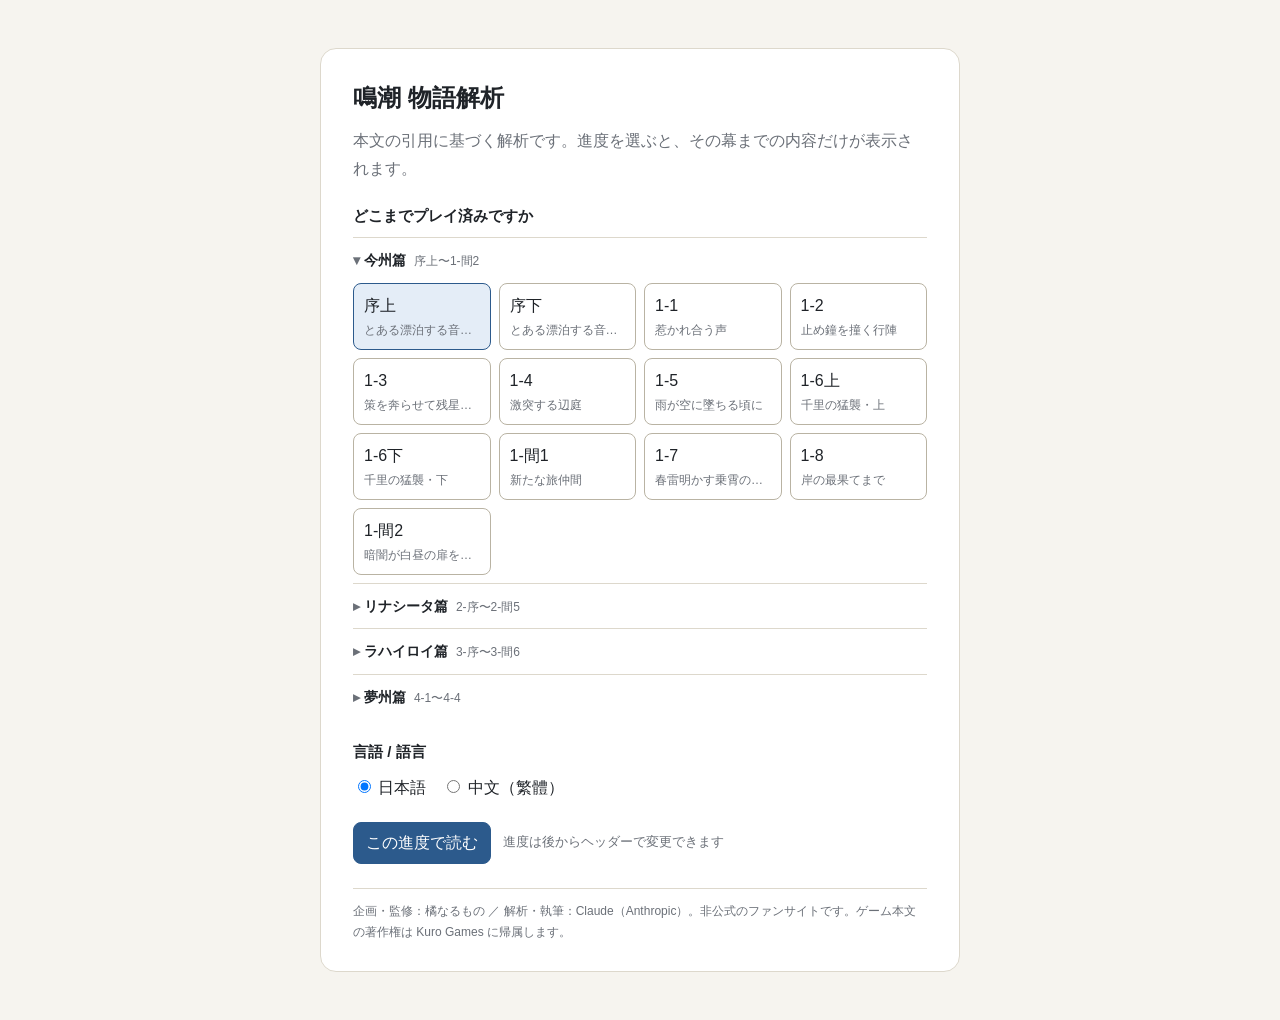
==== index.html @ 22db1a16 "Initial site: 今州篇・リナシータ篇・ラハイロイ篇・夢州篇 (ja / zh-Hant) Co-Authored-By: Claude Opus 5.5 <noreply@anthropi" ====
<!doctype html>
<html lang="ja">
<head>
<meta charset="utf-8">
<meta name="viewport" content="width=device-width, initial-scale=1">
<title>鳴潮 物語解析</title>
<link rel="stylesheet" href="style.css">
</head>
<body>
<div id="app"></div>
<script src="app.js"></script>
</body>
</html>
---- style.css ----
:root {
  --bg: #f6f4ef; --panel: #ffffff; --ink: #1f2328; --muted: #6b7078; --line: #ddd8cc; --line2: #b9b3a3;
  --acc: #2c5a8c; --acc-bg: #e4edf7; --lock: #a8a398;
  --c-fix: #1e6b3a; --c-fix-bg: #e3f1e7; --c-strong: #2c5a8c; --c-strong-bg: #e4edf7; --c-guess: #8a5a0b; --c-guess-bg: #f8edd4; --c-open: #6b7078; --c-open-bg: #ecebe6;
  --open: #2c5a8c; --adv: #8a5a0b; --res: #1e6b3a;
  font-family: "Hiragino Sans", "Yu Gothic UI", "Meiryo", "Noto Sans JP", sans-serif;
}
@media (prefers-color-scheme: dark) {
  :root { --bg: #16181c; --panel: #1f2227; --ink: #e8e6e0; --muted: #a3a79f; --line: #33373e; --line2: #4c525b; --acc: #8fb6e6; --acc-bg: #243445; --lock: #5a5e66;
    --c-fix: #9bd6ad; --c-fix-bg: #1f3a2a; --c-strong: #8fb6e6; --c-strong-bg: #243445; --c-guess: #e8c27a; --c-guess-bg: #3e3119; --c-open: #a3a79f; --c-open-bg: #2b2e34;
    --open: #8fb6e6; --adv: #e8c27a; --res: #9bd6ad; }
}
* { box-sizing: border-box; }
html, body { margin: 0; background: var(--bg); color: var(--ink); line-height: 1.75; font-size: 16px; }
a { color: var(--acc); }
button { font: inherit; color: inherit; background: var(--panel); border: 1px solid var(--line2); border-radius: 8px; padding: 6px 12px; cursor: pointer; }
button:hover { border-color: var(--acc); }
button.primary { background: var(--acc); color: #fff; border-color: var(--acc); }
rt { font-size: 0.55em; color: var(--muted); }
.wrap { max-width: 1280px; margin: 0 auto; padding: 0 16px; }

/* start screen */
.start { max-width: 640px; margin: 48px auto; background: var(--panel); border: 1px solid var(--line); border-radius: 16px; padding: 28px 32px; }
.start h1 { font-size: 24px; font-weight: 600; margin: 0 0 8px; }
.start p { color: var(--muted); margin: 0 0 20px; }
.start h2 { font-size: 15px; font-weight: 600; margin: 20px 0 8px; }
.actgrid { display: grid; grid-template-columns: repeat(auto-fill, minmax(120px, 1fr)); gap: 8px; }
.actgrid button { text-align: left; padding: 8px 10px; }
.actgrid button small { display: block; color: var(--muted); font-size: 12px; }
.actgrid button.sel { border-color: var(--acc); background: var(--acc-bg); }
.langs label { margin-right: 16px; }
.start .go { margin-top: 20px; display: flex; gap: 12px; align-items: center; }
.start .hint { font-size: 13px; color: var(--muted); }

/* header + progress bar */
header { position: sticky; top: 0; z-index: 5; background: var(--bg); border-bottom: 1px solid var(--line); }
header .wrap { display: flex; align-items: center; gap: 12px; padding-top: 8px; padding-bottom: 8px; }
header .brand { font-weight: 600; white-space: nowrap; }
header .brand small { color: var(--muted); font-weight: 400; margin-left: 6px; }
.bar { flex: 1; display: flex; gap: 4px; overflow-x: auto; scrollbar-width: thin; }
.bar button { flex: 0 0 auto; padding: 4px 10px; font-size: 13px; border-radius: 6px; }
.bar button.unlocked { background: var(--acc-bg); border-color: var(--acc-bg); color: var(--acc); }
.bar button.current { outline: 2px solid var(--acc); }
.bar button.locked { color: var(--lock); border-style: dashed; }
.bar button.nocontent { opacity: .5; }
header .set { font-size: 13px; color: var(--muted); white-space: nowrap; }

/* layout */
.main { display: grid; grid-template-columns: minmax(0, 1fr) 420px; gap: 20px; padding: 20px 16px 60px; }
.page { min-width: 0; }
.page h1 { font-size: 22px; font-weight: 600; margin: 4px 0 2px; }
.page .sub { color: var(--muted); font-size: 14px; margin-bottom: 16px; }
.page h2 { font-size: 16px; font-weight: 600; margin: 28px 0 10px; padding-bottom: 6px; border-bottom: 1px solid var(--line); }
.syn p { margin: 0 0 8px; }
.card { background: var(--panel); border: 1px solid var(--line); border-radius: 12px; padding: 12px 16px; margin: 0 0 10px; }
.card.click { cursor: pointer; }
.card.click:hover { border-color: var(--acc); }
.card .t { font-weight: 600; }
.card .q { color: var(--muted); font-size: 14px; }
.card .n { margin-top: 4px; }
.badge { display: inline-block; font-size: 12px; padding: 1px 8px; border-radius: 999px; margin-right: 6px; vertical-align: 2px; }
.badge.fix { color: var(--c-fix); background: var(--c-fix-bg); }
.badge.strong { color: var(--c-strong); background: var(--c-strong-bg); }
.badge.guess { color: var(--c-guess); background: var(--c-guess-bg); }
.badge.open { color: var(--c-open); background: var(--c-open-bg); }
.tag { font-size: 12px; padding: 0 6px; border-radius: 4px; margin-right: 6px; }
.tag.open { color: var(--open); border: 1px solid var(--open); }
.tag.advance { color: var(--adv); border: 1px solid var(--adv); }
.tag.resolve { color: var(--res); border: 1px solid var(--res); }
.evs { display: flex; flex-wrap: wrap; gap: 6px; margin-top: 8px; }
.ev { font-size: 13px; padding: 3px 10px; border-radius: 999px; background: var(--bg); border: 1px solid var(--line2); }
.ev:hover { border-color: var(--acc); color: var(--acc); }
.chips { display: flex; flex-wrap: wrap; gap: 8px; }
.chip { display: flex; align-items: center; gap: 10px; background: var(--panel); border: 1px solid var(--line); border-radius: 12px; padding: 8px 12px 8px 8px; cursor: pointer; max-width: 100%; }
.chip:hover { border-color: var(--acc); }
.chip .ic { width: 44px; height: 44px; border-radius: 50%; background: var(--acc-bg); color: var(--acc); display: flex; align-items: center; justify-content: center; font-weight: 600; flex: 0 0 44px; overflow: hidden; }
.chip .ic img { width: 100%; height: 100%; object-fit: cover; }
.chip .nm { font-weight: 600; }
.chip .nm small { color: var(--acc); font-weight: 400; margin-left: 6px; font-size: 12px; }
.chip .no { font-size: 13px; color: var(--muted); }
.rel { font-size: 14px; margin: 0 0 4px; }
.rel .lb { color: var(--muted); }
.rel.newrel .lb::after { content: " ◆この幕"; color: var(--adv); font-size: 12px; }
.vids a { display: block; font-size: 14px; }
.nav { display: flex; justify-content: space-between; margin-top: 36px; padding-top: 16px; border-top: 1px dashed var(--line2); }
.nav .gate { color: var(--muted); font-size: 13px; }
.empty { color: var(--muted); font-size: 14px; }

/* panels */
.panels { position: sticky; top: calc(var(--hh, 52px) + 8px); align-self: start; display: flex; gap: 6px; height: calc(100vh - var(--hh, 52px) - 28px); min-width: 0; }
.panels:empty { display: none; }
.ptab { flex: 0 0 28px; writing-mode: vertical-rl; background: var(--panel); border: 1px solid var(--line); border-radius: 8px; padding: 10px 0; font-size: 13px; color: var(--muted); cursor: pointer; overflow: hidden; text-align: left; white-space: nowrap; }
.ptab:hover { color: var(--acc); border-color: var(--acc); }
.panel { flex: 1; min-width: 0; background: var(--panel); border: 1px solid var(--line); border-radius: 12px; padding: 14px 16px; overflow-y: auto; }
.panel .ph { display: flex; justify-content: space-between; align-items: center; gap: 8px; margin-bottom: 8px; }
.panel .ph .kind { font-size: 12px; color: var(--muted); }
.panel .ph button { padding: 2px 8px; font-size: 13px; }
.panel h3 { font-size: 17px; margin: 0 0 6px; }
.panel .q { color: var(--muted); font-size: 14px; margin-bottom: 12px; }
.tl .step { border-left: 2px solid var(--line2); padding: 0 0 14px 12px; margin-left: 6px; position: relative; }
.tl .step::before { content: ""; position: absolute; left: -6px; top: 8px; width: 10px; height: 10px; border-radius: 50%; background: var(--line2); }
.tl .step.future { opacity: .55; }
.tl .step .act { font-size: 12px; color: var(--muted); }
.quote { font-size: 17px; line-height: 1.9; margin: 8px 0; }
.quote .sp { color: var(--muted); font-size: 13px; display: block; }
.ctx { border-top: 1px solid var(--line); margin-top: 12px; padding-top: 8px; }
.ctx .l { font-size: 14px; padding: 4px 8px; border-radius: 6px; display: grid; grid-template-columns: 7em minmax(0,1fr); gap: 8px; }
.ctx .l.cur { background: var(--acc-bg); }
.ctx .l .s { color: var(--muted); font-size: 13px; overflow: hidden; text-overflow: ellipsis; white-space: nowrap; }
.ctx .l .z { grid-column: 2; color: var(--muted); font-size: 13px; }
.panel details { margin-top: 10px; }
.panel details summary { cursor: pointer; color: var(--acc); font-size: 14px; }
.panel .meta { font-size: 12px; color: var(--muted); margin-top: 12px; }
.panel .vlink { display: inline-block; margin-top: 8px; font-size: 14px; }
.pchar { display: flex; align-items: center; gap: 12px; margin-bottom: 12px; }
.pchar .ic { width: 64px; height: 64px; border-radius: 50%; overflow: hidden; background: var(--acc-bg); flex: 0 0 64px; display: flex; align-items: center; justify-content: center; font-weight: 600; color: var(--acc); font-size: 20px; }
.pchar .ic img { width: 100%; height: 100%; object-fit: cover; }

/* modal */
.modal-bg { position: fixed; inset: 0; background: rgba(0,0,0,.45); display: flex; align-items: center; justify-content: center; z-index: 20; }
.modal { background: var(--panel); border-radius: 14px; padding: 22px 26px; max-width: 420px; }
.modal p { margin: 0 0 16px; }
.modal .btns { display: flex; gap: 10px; justify-content: flex-end; }

@media (max-width: 900px) {
  .main { grid-template-columns: 1fr; }
  .panels { position: fixed; left: 0; right: 0; bottom: 0; top: auto; height: 70vh; background: var(--bg); border-top: 1px solid var(--line2); padding: 8px; z-index: 10; }
  .panel { border-radius: 12px 12px 0 0; }
}
.pn { font-weight: 600; color: var(--acc); }
.tl details.step > summary { cursor: pointer; list-style: none; }
.tl details.step > summary::-webkit-details-marker { display: none; }
.tl details.step > summary::after { content: " ▸"; color: var(--muted); }
.tl details.step[open] > summary::after { content: " ▾"; }
.tl details.step:not([open]) { padding-bottom: 8px; }
.start details.arc { border-top: 1px solid var(--line); padding: 8px 0; }
.start details.arc > summary { cursor: pointer; font-size: 14px; font-weight: 600; list-style: none; padding: 2px 0; }
.start details.arc > summary::-webkit-details-marker { display: none; }
.start details.arc > summary::before { content: "▸ "; color: var(--muted); }
.start details.arc[open] > summary::before { content: "▾ "; }
.start details.arc > summary small { color: var(--muted); font-weight: 400; margin-left: 8px; font-size: 12px; }
.start details.arc .actgrid { margin-top: 8px; }
/* progress bar: arc buttons in the header row, the open arc's acts in a second row */
.bar { align-items: center; gap: 6px; }
header .actbar { display: flex; gap: 4px; overflow-x: auto; scrollbar-width: thin; padding-top: 0; padding-bottom: 8px; }
header .actbar:empty { display: none; }
.actbar button { flex: 0 0 auto; padding: 3px 10px; font-size: 13px; border-radius: 6px; }
.actbar button.unlocked { background: var(--acc-bg); border-color: var(--acc-bg); color: var(--acc); }
.actbar button.current { outline: 2px solid var(--acc); }
.actbar button.locked { color: var(--lock); border-style: dashed; }
.actbar button.nocontent { opacity: .5; }
.bar .arcbtn { font-weight: 600; }
.bar .arcbtn.unlocked { background: transparent; border-color: var(--line2); color: var(--ink); }
.bar .arcbtn.open { background: var(--acc-bg); border-color: var(--acc); color: var(--acc); }
.bar .arcbtn small { color: var(--muted); font-weight: 400; margin-left: 6px; font-size: 11px; }
.bar .arcbtn::after { content: " ▸"; color: var(--muted); font-weight: 400; }
.bar .arcbtn.open::after { content: " ▾"; }
.bar .arcbtn.hascur:not(.open) { outline: 2px solid var(--acc); }
.actgrid button small { white-space: nowrap; overflow: hidden; text-overflow: ellipsis; }
/* character pages */
.pchar.big .ic { width: 72px; height: 72px; flex: 0 0 72px; font-size: 24px; }
.pchar.big h1 { margin: 0; }
.citem { padding: 8px 0 10px; border-bottom: 1px dashed var(--line); }
.citem:last-child { border-bottom: none; }
.morebtn { font-size: 12px; padding: 1px 8px; margin-left: 4px; color: var(--acc); border-color: var(--acc); background: transparent; }
details.spoil { margin: 8px 0; padding: 6px 12px; border: 1px dashed var(--c-guess); border-radius: 10px; background: var(--c-guess-bg); }
details.spoil > summary { cursor: pointer; color: var(--c-guess); font-size: 14px; }
details.spoil[open] { background: transparent; }
.modal.wide { max-width: 760px; width: calc(100% - 32px); max-height: 85vh; overflow-y: auto; line-height: 1.85; }
.modal.wide h3 { margin: 0 0 10px; font-size: 18px; }
.modal.wide p { margin: 0 0 14px; }
.start .credit { margin: 24px 0 0; font-size: 12px; color: var(--muted); border-top: 1px solid var(--line); padding-top: 12px; }
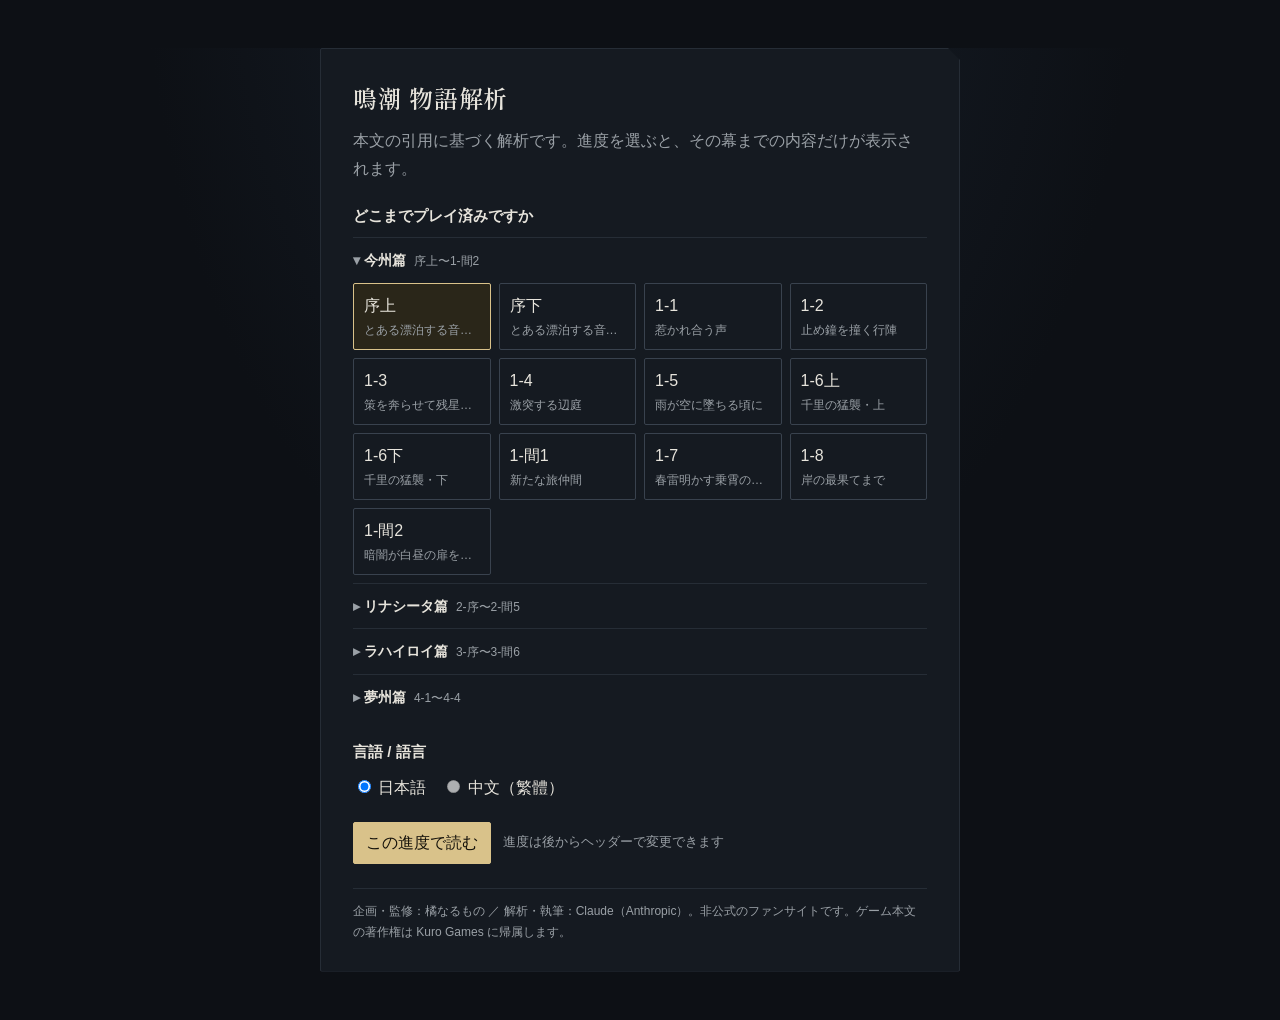
==== commit f5a7822b: "考察 for 37 characters (all reviewed); WuWa-like dark theme with light toggle; evidence chips fold; Ch" ====
--- a/index.html
+++ b/index.html
@@ -4,7 +4,11 @@
 <meta charset="utf-8">
 <meta name="viewport" content="width=device-width, initial-scale=1">
 <title>鳴潮 物語解析</title>
+<link rel="preconnect" href="https://fonts.googleapis.com">
+<link rel="preconnect" href="https://fonts.gstatic.com" crossorigin>
+<link rel="stylesheet" href="https://fonts.googleapis.com/css2?family=Shippori+Mincho:wght@500;700&family=Noto+Serif+TC:wght@500;700&display=swap">
 <link rel="stylesheet" href="style.css">
+<script>try { document.documentElement.dataset.theme = localStorage.getItem('wuwa-theme') || 'dark'; } catch (e) { document.documentElement.dataset.theme = 'dark'; }</script>
 </head>
 <body>
 <div id="app"></div>
--- a/style.css
+++ b/style.css
@@ -2,13 +2,15 @@
   --bg: #f6f4ef; --panel: #ffffff; --ink: #1f2328; --muted: #6b7078; --line: #ddd8cc; --line2: #b9b3a3;
   --acc: #2c5a8c; --acc-bg: #e4edf7; --lock: #a8a398;
   --c-fix: #1e6b3a; --c-fix-bg: #e3f1e7; --c-strong: #2c5a8c; --c-strong-bg: #e4edf7; --c-guess: #8a5a0b; --c-guess-bg: #f8edd4; --c-open: #6b7078; --c-open-bg: #ecebe6;
-  --open: #2c5a8c; --adv: #8a5a0b; --res: #1e6b3a;
+  --open: #2c5a8c; --adv: #8a5a0b; --res: #1e6b3a; --quote: #6a4a1c; --hl: rgba(255,200,80,.5);
+  --gold: #9a7a32; --cyan: #2f7f8a;
   font-family: "Hiragino Sans", "Yu Gothic UI", "Meiryo", "Noto Sans JP", sans-serif;
 }
-@media (prefers-color-scheme: dark) {
-  :root { --bg: #16181c; --panel: #1f2227; --ink: #e8e6e0; --muted: #a3a79f; --line: #33373e; --line2: #4c525b; --acc: #8fb6e6; --acc-bg: #243445; --lock: #5a5e66;
-    --c-fix: #9bd6ad; --c-fix-bg: #1f3a2a; --c-strong: #8fb6e6; --c-strong-bg: #243445; --c-guess: #e8c27a; --c-guess-bg: #3e3119; --c-open: #a3a79f; --c-open-bg: #2b2e34;
-    --open: #8fb6e6; --adv: #e8c27a; --res: #9bd6ad; }
+:root[data-theme="dark"] {
+  --bg: #0d1015; --panel: #151a21; --ink: #e7e4dc; --muted: #9aa0a6; --line: #262d36; --line2: #39424e; --acc: #d9c28a; --acc-bg: #2a2619; --lock: #555c66;
+  --c-fix: #8fd3c0; --c-fix-bg: #16302b; --c-strong: #e3c77d; --c-strong-bg: #33291a; --c-guess: #e0a575; --c-guess-bg: #36241a; --c-open: #a5abb3; --c-open-bg: #232831;
+  --open: #9cc9e0; --adv: #e0a575; --res: #8fd3c0; --quote: #cfe0e6; --hl: rgba(217,170,70,.48);
+  --gold: #d9c28a; --cyan: #7fc6cf;
 }
 * { box-sizing: border-box; }
 html, body { margin: 0; background: var(--bg); color: var(--ink); line-height: 1.75; font-size: 16px; }
@@ -37,7 +39,7 @@
 header .wrap { display: flex; align-items: center; gap: 12px; padding-top: 8px; padding-bottom: 8px; }
 header .brand { font-weight: 600; white-space: nowrap; }
 header .brand small { color: var(--muted); font-weight: 400; margin-left: 6px; }
-.bar { flex: 1; display: flex; gap: 4px; overflow-x: auto; scrollbar-width: thin; }
+.bar { flex: 1; min-width: 0; display: flex; gap: 4px; overflow-x: auto; scrollbar-width: thin; }
 .bar button { flex: 0 0 auto; padding: 4px 10px; font-size: 13px; border-radius: 6px; }
 .bar button.unlocked { background: var(--acc-bg); border-color: var(--acc-bg); color: var(--acc); }
 .bar button.current { outline: 2px solid var(--acc); }
@@ -170,3 +172,85 @@
 .modal.wide h3 { margin: 0 0 10px; font-size: 18px; }
 .modal.wide p { margin: 0 0 14px; }
 .start .credit { margin: 24px 0 0; font-size: 12px; color: var(--muted); border-top: 1px solid var(--line); padding-top: 12px; }
+/* loading overlay */
+#loading { position: fixed; inset: 0; z-index: 30; display: flex; align-items: center; justify-content: center; background: color-mix(in srgb, var(--bg) 70%, transparent); }
+#loading .lbox { background: var(--panel); border: 1px solid var(--line); border-radius: 12px; padding: 16px 22px; min-width: 240px; font-size: 14px; color: var(--muted); }
+#loading .lbar { height: 6px; border-radius: 3px; background: var(--line); margin-top: 10px; overflow: hidden; }
+#loading .lbar div { height: 100%; background: var(--acc); transition: width .15s; }
+.acard .t { font-weight: 600; }
+.acard .morebtn { margin-top: 6px; }
+
+/* reasoning text (考察) */
+.modal.wide .lead { margin: 0 0 18px; padding: 10px 14px; border-left: 3px solid var(--acc); background: var(--bg); border-radius: 0 8px 8px 0; font-weight: 500; }
+.modal.wide .reason { max-width: 40em; }
+.modal.wide .reason h4 { margin: 22px 0 8px; font-size: 15px; color: var(--acc); letter-spacing: .04em; }
+.modal.wide .reason h4:first-child { margin-top: 4px; }
+.modal.wide .reason p { margin: 0 0 14px; text-indent: 1em; }
+.modal.wide .reason strong, .acard strong { font-weight: 700; background: linear-gradient(transparent 62%, var(--hl, rgba(255,200,80,.35)) 62%); }
+.q { color: var(--quote, inherit); }
+
+/* character list: two tabs, cards of one size */
+.ctabs { display: flex; gap: 6px; margin: 4px 0 8px; }
+.ctabs button { padding: 6px 16px; border-radius: 999px; border: 1px solid var(--line2); background: var(--panel); color: var(--ink); cursor: pointer; }
+.ctabs button.on { background: var(--acc); border-color: var(--acc); color: var(--panel); }
+.cgrid { display: grid; grid-template-columns: repeat(auto-fill, minmax(230px, 1fr)); gap: 8px; }
+.cgrid .chip { height: 84px; min-width: 0; }
+.cgrid .chip .tx { min-width: 0; flex: 1; }
+.cgrid .chip .nm, .cgrid .chip .no { white-space: nowrap; overflow: hidden; text-overflow: ellipsis; }
+.anb { margin-left: 8px; padding: 0 7px; border-radius: 999px; background: var(--acc-bg); color: var(--acc); font-size: 12px; }
+/* life sections folded under the 考察 */
+details.bio { margin-top: 24px; border-top: 1px solid var(--line); padding-top: 8px; }
+details.bio > summary { cursor: pointer; font-weight: 600; color: var(--muted); padding: 6px 0; }
+
+/* ---------- WuWa-like UI for both themes (colours from --gold); dark-only parts keep the dark selector (thin lines, diamond markers, cut corners, serif headings) ---------- */
+:root[data-theme="dark"] body { background: radial-gradient(ellipse at 50% -10%, #18202b 0%, var(--bg) 55%) fixed; }
+.page h1, .page h2, .start h1, .modal h3, header .brand, .card .t, .chip .nm {
+  font-family: "Shippori Mincho", "Noto Serif TC", "Yu Mincho", serif; letter-spacing: .03em; }
+:root[data-theme="dark"] header { background: rgba(13,16,21,.86); backdrop-filter: blur(8px); border-bottom: 1px solid transparent; border-image: linear-gradient(90deg, transparent, var(--gold) 30%, transparent 85%) 1; }
+header .brand { color: var(--gold); }
+/* section headings: a small diamond and a hairline that fades out */
+.page h2 { border-bottom: 0; display: flex; align-items: center; gap: 10px; }
+.page h2::before { content: ""; width: 7px; height: 7px; transform: rotate(45deg); border: 1px solid var(--gold); flex: 0 0 7px; }
+.page h2::after { content: ""; flex: 1; height: 1px; background: linear-gradient(90deg, var(--line2), transparent); }
+/* panels and cards: square-ish, one cut corner, gold edge on hover */
+.card, .chip, .start, .modal { border-radius: 2px; clip-path: polygon(0 0, calc(100% - 12px) 0, 100% 12px, 100% 100%, 0 100%); }
+.card.click:hover, .chip:hover { border-color: var(--gold); box-shadow: inset 0 0 0 1px rgba(217,194,138,.15); }
+.acard { border-left: 2px solid var(--gold); }
+button { border-radius: 2px; }
+:root[data-theme="dark"] button.primary { background: var(--gold); border-color: var(--gold); color: #14110a; }
+.ctabs button { border-radius: 2px; }
+.ctabs button.on { background: transparent; color: var(--gold); border-color: var(--gold); }
+.ev { border-radius: 2px; }
+/* confidence labels read like in-game tags: outlined, no pill */
+.badge { border-radius: 1px; border: 1px solid currentColor; background: transparent; letter-spacing: .05em; }
+/* reasoning window: an analysis readout */
+:root[data-theme="dark"] .modal-bg { background: rgba(4,6,9,.72); backdrop-filter: blur(3px); }
+.modal.wide .lead { background: linear-gradient(90deg, rgba(217,194,138,.10), transparent); border-left-color: var(--gold); }
+.modal.wide .reason h4 { color: var(--gold); }
+.modal.wide .reason h4::before { content: "◇ "; font-size: .8em; }
+.anb { border-radius: 1px; background: transparent; border: 1px solid var(--gold); color: var(--gold); }
+:root[data-theme="dark"] ::selection { background: rgba(217,194,138,.35); }
+.themebtn { cursor: pointer; }
+/* phones: header links wrap instead of running off the screen */
+@media (max-width: 700px) {
+  header .wrap { flex-wrap: wrap; row-gap: 4px; column-gap: 10px; }
+  header .brand { flex: 1 0 100%; }
+  header .bar { order: 3; flex: 1 0 100%; }
+}
+
+header { border-bottom: 1px solid transparent; border-image: linear-gradient(90deg, transparent, var(--gold) 30%, transparent 85%) 1; }
+header .brand { color: var(--gold); font-family: "Shippori Mincho", "Noto Serif TC", "Yu Mincho", serif; letter-spacing: .03em; }
+/* header links as framed buttons */
+header .set { text-decoration: none; color: var(--ink); border: 1px solid var(--line2); padding: 3px 10px; border-radius: 2px; font-size: 13px; }
+header .set:hover { border-color: var(--gold); color: var(--gold); }
+header .themebtn { padding: 3px 8px; }
+/* key sentence: a clear marker stroke in both themes */
+.modal.wide .reason strong, .acard strong { background: linear-gradient(transparent 50%, var(--hl) 50%); padding: 0 1px; }
+:root[data-theme="dark"] .modal.wide .reason strong, :root[data-theme="dark"] .acard strong { color: #fff3d0; }
+/* folded evidence chips */
+details.evfold { margin-top: 6px; }
+details.evfold > summary { display: inline-block; cursor: pointer; font-size: 12px; color: var(--muted); list-style: none; padding: 1px 0; }
+details.evfold > summary::-webkit-details-marker { display: none; }
+details.evfold > summary::before { content: "▸ "; color: var(--gold); }
+details.evfold[open] > summary::before { content: "▾ "; }
+details.evfold > summary:hover { color: var(--gold); }
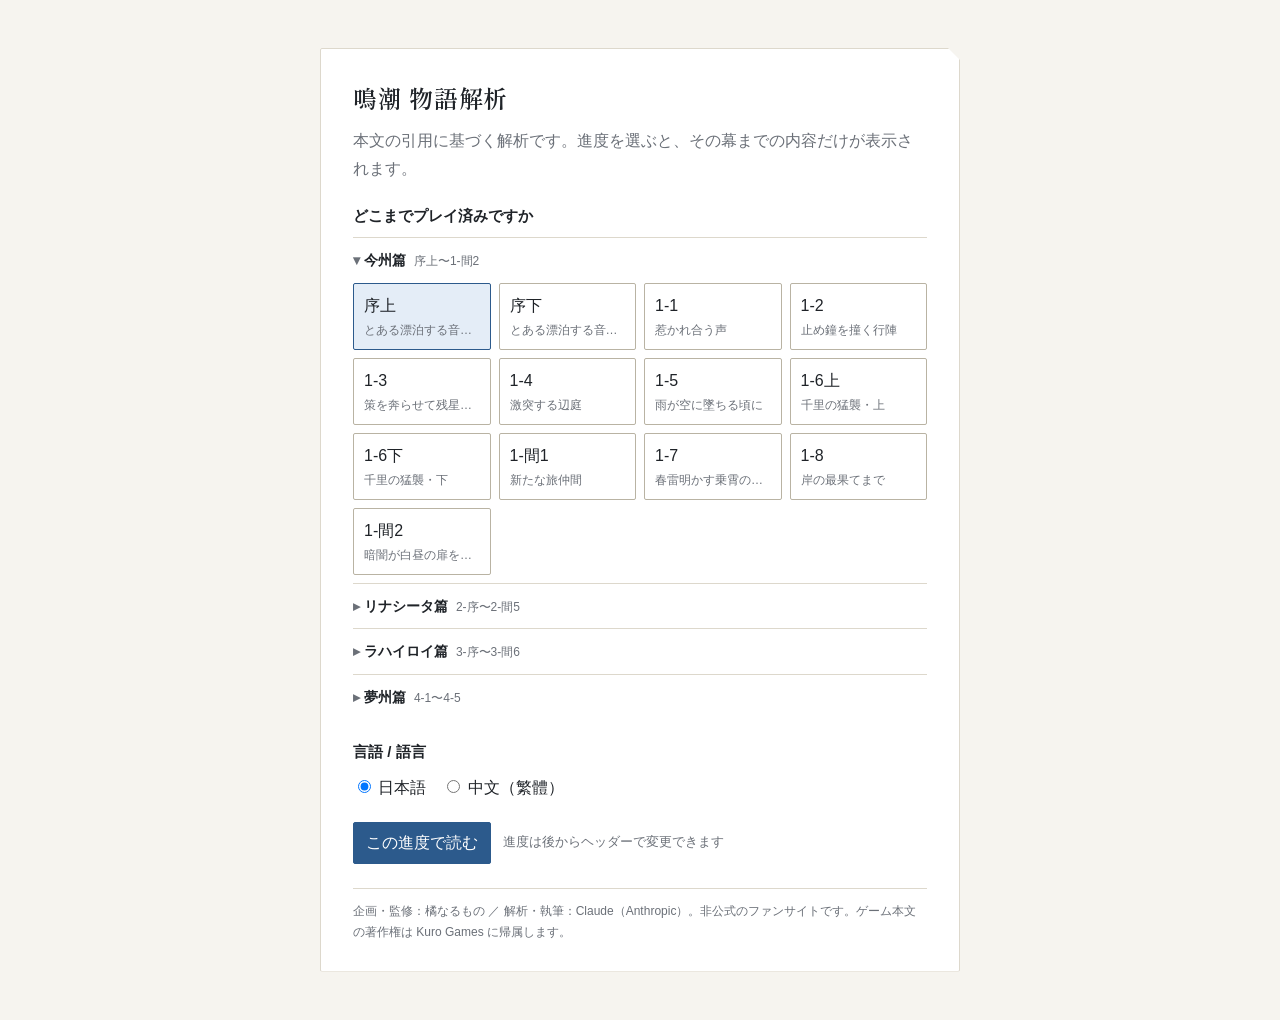
==== commit 68c4f295: "星間飛行 ON/OFF (star-field mode replaces dark/light) Co-Authored-By: Claude Opus 5.5 <noreply@anthropic" ====
--- a/index.html
+++ b/index.html
@@ -8,9 +8,18 @@
 <link rel="preconnect" href="https://fonts.gstatic.com" crossorigin>
 <link rel="stylesheet" href="https://fonts.googleapis.com/css2?family=Shippori+Mincho:wght@500;700&family=Noto+Serif+TC:wght@500;700&display=swap">
 <link rel="stylesheet" href="style.css">
-<script>try { document.documentElement.dataset.theme = localStorage.getItem('wuwa-theme') || 'dark'; } catch (e) { document.documentElement.dataset.theme = 'dark'; }</script>
+<script>
+/* 星間飛行（2026-11-17）: ON -> data-theme="dark", OFF -> "light". Key wuwa-star = on|off; old wuwa-theme (dark|light) is migrated; no stored value -> prefers-color-scheme */
+(function () {
+  var v = null;
+  try { v = localStorage.getItem('wuwa-star'); if (!v) { var o = localStorage.getItem('wuwa-theme'); v = o === 'dark' ? 'on' : o === 'light' ? 'off' : null; } } catch (e) {}
+  if (v !== 'on' && v !== 'off') v = (window.matchMedia && matchMedia('(prefers-color-scheme: dark)').matches) ? 'on' : 'off';
+  document.documentElement.dataset.theme = v === 'on' ? 'dark' : 'light';
+})();
+</script>
 </head>
 <body>
+<canvas id="stars" aria-hidden="true"></canvas>
 <div id="app"></div>
 <script src="app.js"></script>
 </body>
--- a/style.css
+++ b/style.css
@@ -54,6 +54,11 @@
 .page .sub { color: var(--muted); font-size: 14px; margin-bottom: 16px; }
 .page h2 { font-size: 16px; font-weight: 600; margin: 28px 0 10px; padding-bottom: 6px; border-bottom: 1px solid var(--line); }
 .syn p { margin: 0 0 8px; }
+.actkey { margin: 10px 0 14px; padding: 8px 12px; border-left: 3px solid var(--gold); background: var(--acc-bg); border-radius: 0 6px 6px 0; font-size: 17px; line-height: 1.6; }
+.facts { margin: 0 0 8px; padding-left: 1.2em; }
+.facts li { margin: 0 0 6px; }
+.facts li .evs { display: inline-flex; flex-wrap: wrap; gap: 4px; margin-left: 6px; vertical-align: middle; }
+
 .card { background: var(--panel); border: 1px solid var(--line); border-radius: 12px; padding: 12px 16px; margin: 0 0 10px; }
 .card.click { cursor: pointer; }
 .card.click:hover { border-color: var(--acc); }
@@ -203,7 +208,6 @@
 details.bio > summary { cursor: pointer; font-weight: 600; color: var(--muted); padding: 6px 0; }
 
 /* ---------- WuWa-like UI for both themes (colours from --gold); dark-only parts keep the dark selector (thin lines, diamond markers, cut corners, serif headings) ---------- */
-:root[data-theme="dark"] body { background: radial-gradient(ellipse at 50% -10%, #18202b 0%, var(--bg) 55%) fixed; }
 .page h1, .page h2, .start h1, .modal h3, header .brand, .card .t, .chip .nm {
   font-family: "Shippori Mincho", "Noto Serif TC", "Yu Mincho", serif; letter-spacing: .03em; }
 :root[data-theme="dark"] header { background: rgba(13,16,21,.86); backdrop-filter: blur(8px); border-bottom: 1px solid transparent; border-image: linear-gradient(90deg, transparent, var(--gold) 30%, transparent 85%) 1; }
@@ -233,9 +237,12 @@
 .themebtn { cursor: pointer; }
 /* phones: header links wrap instead of running off the screen */
 @media (max-width: 700px) {
-  header .wrap { flex-wrap: wrap; row-gap: 4px; column-gap: 10px; }
-  header .brand { flex: 1 0 100%; }
+  header .wrap { flex-wrap: wrap; row-gap: 4px; column-gap: 10px; padding-top: 6px; padding-bottom: 6px; }
+  header .brand { flex: 1 1 0; min-width: 0; overflow: hidden; text-overflow: ellipsis; }   /* title and ☰ share the first row */
+  header .brand small { display: none; }   /* the open arc button already names the arc */
   header .bar { order: 3; flex: 1 0 100%; }
+  .hamb { padding: 3px 10px; }
+  header .actbar { flex-wrap: nowrap; padding-top: 0; }   /* acts stay one swipeable row (.actbar also carries .wrap) */
 }
 
 header { border-bottom: 1px solid transparent; border-image: linear-gradient(90deg, transparent, var(--gold) 30%, transparent 85%) 1; }
@@ -254,3 +261,110 @@
 details.evfold > summary::before { content: "▸ "; color: var(--gold); }
 details.evfold[open] > summary::before { content: "▾ "; }
 details.evfold > summary:hover { color: var(--gold); }
+
+/* quotes linked to their source line: dotted underline, brackets hidden */
+.ql { cursor: pointer; border-radius: 2px; transition: background .15s; }
+.ql:hover, .ql.on, .ql:focus-visible { background: color-mix(in srgb, var(--gold) 20%, transparent); outline: none; }
+.ql .qb { display: none; }
+.ql { text-decoration: underline dotted color-mix(in srgb, var(--gold) 80%, transparent); text-decoration-thickness: 1.5px; text-underline-offset: .3em; }
+#qtip { position: fixed; z-index: 40; background: var(--panel); color: var(--ink); border: 1px solid var(--line2); border-radius: 8px; padding: 10px 12px; box-shadow: 0 8px 28px rgba(0,0,0,.28); font-size: 14px; line-height: 1.65; }
+#qtip .s { color: var(--gold); font-size: 12px; margin-bottom: 4px; } #qtip .lb { color: var(--muted); margin-left: 8px; }
+#qtip .qgo { margin-top: 8px; font-size: 12px; }
+#qtip.dock { box-shadow: 0 -4px 24px rgba(0,0,0,.3); max-height: 40vh; overflow-y: auto; }
+#qtip.pin { max-height: calc(100vh - 16px); overflow-y: auto; }
+#qtip.pin.dock { max-height: 55vh; }
+#qtip .qx { float: right; border: none; background: none; font-size: 18px; line-height: 1; padding: 0 2px 0 8px; color: var(--muted); }
+#qtip .dt { font-size: 12px; color: var(--muted); margin-bottom: 6px; }
+#qtip .qctx > div { padding: 3px 6px; opacity: .62; }
+#qtip .qctx > .cur { opacity: 1; background: color-mix(in srgb, var(--gold) 15%, transparent); border-radius: 4px; }
+#qtip .qctx .sp { color: var(--gold); font-size: 12px; margin-right: 6px; }
+
+/* 章のことば */
+.ess-intro { color: var(--muted); font-size: 14px; margin: 0 0 18px; }
+.ess { background: var(--panel); border: 1px solid var(--line); border-radius: 16px; padding: 22px 26px; margin: 0 0 18px; }
+.ess-head { display: flex; flex-wrap: wrap; align-items: baseline; gap: 4px 12px; margin-bottom: 14px; }
+.ess-ch { font-weight: 600; font-size: 15px; }
+.ess-range { color: var(--muted); font-size: 13px; }
+.ess-phrases { border-left: 3px solid var(--acc); padding: 4px 0 4px 18px; margin: 0 0 12px; }
+.ess-ph { display: flex; flex-wrap: wrap; align-items: baseline; gap: 4px 12px; margin: 6px 0; }
+.ess-mark { color: var(--acc); font-size: 18px; width: 1.2em; text-align: center; }
+.ess-txt { font-size: 24px; font-weight: 600; letter-spacing: .04em; font-family: "Hiragino Mincho ProN", "Yu Mincho", "Noto Serif JP", "Noto Serif TC", serif; }
+.ess-ph.image .ess-txt { font-size: 20px; font-weight: 500; }
+.ess-src { color: var(--muted); font-size: 12px; }
+.ess-sub { color: var(--muted); font-size: 15px; margin: 0 0 14px; font-style: italic; }
+.ess-body p { margin: 0 0 10px; line-height: 1.85; }
+.ess-ev { margin-top: 12px; }
+.ess-lab { font-size: 12px; color: var(--muted); }
+.ess-how { margin-top: 10px; font-size: 13px; color: var(--muted); }
+.ess-how summary { cursor: pointer; }
+@media (max-width: 600px) { .ess { padding: 16px; } .ess-txt { font-size: 20px; } }
+.ess-phrases.withmain .ess-ph.thesis .ess-txt, .ess-phrases.withmain .ess-ph.anti .ess-txt { font-size: 17px; font-weight: 500; }
+.ess-phrases.withmain .ess-ph.main { margin-bottom: 2px; }
+
+/* side menu */
+.hamb { flex: 0 0 auto; font-size: 18px; line-height: 1; padding: 6px 10px; }
+#drawer-bg { position: fixed; inset: 0; z-index: 30; background: rgba(0,0,0,.35); }
+#drawer { position: fixed; top: 0; right: 0; bottom: 0; z-index: 31; width: min(280px, 80vw); background: var(--panel); border-left: 1px solid var(--line2); box-shadow: -8px 0 28px rgba(0,0,0,.25); padding: 56px 8px 16px; display: flex; flex-direction: column; gap: 2px; }
+#drawer[hidden], #drawer-bg[hidden] { display: none; }
+#drawer a { display: block; padding: 12px 16px; border-radius: 8px; color: var(--ink); text-decoration: none; font-size: 15px; }
+#drawer a:hover { background: var(--acc-bg); color: var(--acc); }
+/* highlight -> character analysis link (symbol only) */
+.xan { margin-left: 8px; padding: 0 6px; border: none; background: none; color: var(--gold); font-size: 15px; line-height: 1.4; cursor: pointer; vertical-align: baseline; }
+.xan:hover, .xan:focus-visible { color: var(--acc); }
+#qtip .pchar, .xpanel .pchar { display: flex; align-items: center; gap: 8px; margin-bottom: 6px; }
+#qtip .xk, .xpanel .xk { font-size: 12px; color: var(--muted); }
+#qtip .xt, .xpanel .xt { font-weight: 600; margin: 4px 0; }
+.acard.flash { outline: 2px solid var(--gold); }
+
+/* reading aids: scroll progress under the header, back-to-top button, page cross-fade */
+#rbar { position: fixed; left: 0; right: 0; top: var(--hh, 52px); height: 2px; z-index: 6; background: var(--gold); transform-origin: 0 50%; transform: scaleX(0); pointer-events: none; }
+#rbar[hidden], #totop[hidden] { display: none; }
+#totop { position: fixed; right: 16px; bottom: 20px; z-index: 9; width: 40px; height: 40px; padding: 0; border-radius: 50%; font-size: 18px; line-height: 1; color: var(--muted); box-shadow: 0 2px 10px rgba(0,0,0,.18); }
+#totop:hover, #totop:focus-visible { color: var(--acc); }
+::view-transition-old(root), ::view-transition-new(root) { animation-duration: .18s; }
+@media (prefers-reduced-motion: reduce) { ::view-transition-old(root), ::view-transition-new(root) { animation: none; } }
+
+
+/* ===== 星間飛行（2026-11-17）: ON = data-theme="dark" (OFF = the untouched light theme). The animated star canvas (#stars, drawn by app.js) sits behind everything;
+   a static nebula (CSS gradients, no repaint) sits under it. Text containers are near-opaque glass slabs, so no star is ever bright directly behind a paragraph;
+   glow / gradients / hover light go on header, landing picker, headings, buttons, chips and cards. ===== */
+#stars { position: fixed; inset: 0; width: 100%; height: 100%; z-index: -1; pointer-events: none; display: none; }
+:root[data-theme="dark"] {
+  --glass: rgba(10,14,22,.94); --glass2: rgba(16,22,34,.94); --edge: rgba(243,213,140,.16);
+}
+:root[data-theme="dark"] body { background: transparent; position: relative; }
+:root[data-theme="dark"] body::before { content: ""; position: fixed; inset: 0; z-index: -1; pointer-events: none;
+  background:
+    radial-gradient(ellipse 60% 45% at 85% 8%, rgba(103,220,198,.10), transparent 70%),
+    radial-gradient(ellipse 55% 50% at 8% 42%, rgba(185,155,255,.10), transparent 70%),
+    radial-gradient(ellipse 50% 40% at 70% 95%, rgba(70,100,200,.09), transparent 70%),
+    radial-gradient(ellipse at 50% -10%, #18202b 0%, #070a10 62%, #03050a 100%); }
+/* glass slabs for everything that carries reading text (blur only on the modest ones; the big reading column is a flat near-opaque slab) */
+:root[data-theme="dark"] .card, :root[data-theme="dark"] .panel, :root[data-theme="dark"] .modal, :root[data-theme="dark"] .start, :root[data-theme="dark"] .chip, :root[data-theme="dark"] #drawer {
+  background: linear-gradient(160deg, var(--glass2), var(--glass)); border-color: var(--edge); box-shadow: 0 0 0 1px rgba(255,255,255,.03) inset, 0 8px 28px rgba(0,0,0,.4); }
+:root[data-theme="dark"] .card, :root[data-theme="dark"] .modal, :root[data-theme="dark"] .start, :root[data-theme="dark"] #drawer { backdrop-filter: blur(6px); }
+:root[data-theme="dark"] .page { background: rgba(8,11,18,.94); box-shadow: 0 0 0 12px rgba(8,11,18,.94); border-radius: 2px; }
+:root[data-theme="dark"] .start { border-color: rgba(217,194,138,.34); box-shadow: 0 0 46px rgba(103,220,198,.10), 0 0 90px rgba(185,155,255,.06), 0 0 0 1px rgba(243,213,140,.08), 0 12px 44px rgba(0,0,0,.5); }
+:root[data-theme="dark"] .start h1 { background: linear-gradient(90deg, #f3d58c, #fff3d0 45%, #7fe3d0); -webkit-background-clip: text; background-clip: text; color: transparent; -webkit-text-fill-color: transparent; filter: drop-shadow(0 0 12px rgba(243,213,140,.3)); }
+:root[data-theme="dark"] .actgrid button { background: rgba(255,255,255,.03); }
+:root[data-theme="dark"] .actgrid button:hover { border-color: var(--gold); background: radial-gradient(circle at 50% 0%, rgba(243,213,140,.16), transparent 75%), rgba(255,255,255,.03); box-shadow: 0 0 14px rgba(243,213,140,.22); }
+:root[data-theme="dark"] .actgrid button.sel { background: radial-gradient(circle at 50% 0%, rgba(103,220,198,.18), transparent 75%), var(--acc-bg); box-shadow: 0 0 14px rgba(103,220,198,.22); }
+/* header: near-opaque glass, gold hairline, glowing brand */
+:root[data-theme="dark"] header { background: rgba(7,10,16,.93); backdrop-filter: blur(8px); box-shadow: 0 6px 26px rgba(0,0,0,.45), 0 1px 18px rgba(243,213,140,.07); }
+:root[data-theme="dark"] header .brand, :root[data-theme="dark"] .page h2 { text-shadow: 0 0 14px rgba(243,213,140,.35); }
+:root[data-theme="dark"] .page h1 { text-shadow: 0 0 16px rgba(127,227,208,.22); }
+:root[data-theme="dark"] .page h2::before { box-shadow: 0 0 8px rgba(243,213,140,.7); }
+:root[data-theme="dark"] .page h2::after { background: linear-gradient(90deg, rgba(243,213,140,.45), rgba(127,227,208,.15) 50%, transparent); }
+/* buttons, chips, cards: gold/cyan light on hover */
+:root[data-theme="dark"] button:hover, :root[data-theme="dark"] .chip:hover, :root[data-theme="dark"] .ev:hover, :root[data-theme="dark"] header .set:hover { box-shadow: 0 0 12px rgba(217,194,138,.3); }
+:root[data-theme="dark"] button.primary { background: linear-gradient(135deg, #f3d58c, #d9c28a 60%, #b9d9c8); }
+:root[data-theme="dark"] button.primary:hover { box-shadow: 0 0 18px rgba(243,213,140,.5); }
+:root[data-theme="dark"] .card.click:hover { border-color: var(--gold); box-shadow: 0 0 18px rgba(243,213,140,.18), 0 8px 28px rgba(0,0,0,.4); }
+:root[data-theme="dark"] .ctabs button.on { box-shadow: 0 0 12px rgba(243,213,140,.25); }
+:root[data-theme="dark"] .modal-bg { background: rgba(3,5,10,.78); backdrop-filter: blur(3px); }
+:root[data-theme="dark"] .modal.wide { box-shadow: 0 0 0 1px rgba(243,213,140,.12), 0 0 60px rgba(103,220,198,.08), 0 20px 60px rgba(0,0,0,.6); }
+:root[data-theme="dark"] .anb, :root[data-theme="dark"] .badge { box-shadow: 0 0 8px -2px currentColor; }
+@media (prefers-reduced-motion: no-preference) {
+  @keyframes wuwa-twinkle { 0%,100% { opacity: .75; } 50% { opacity: 1; } }
+  :root[data-theme="dark"] .page h2::before { animation: wuwa-twinkle 4.5s ease-in-out infinite; }
+}
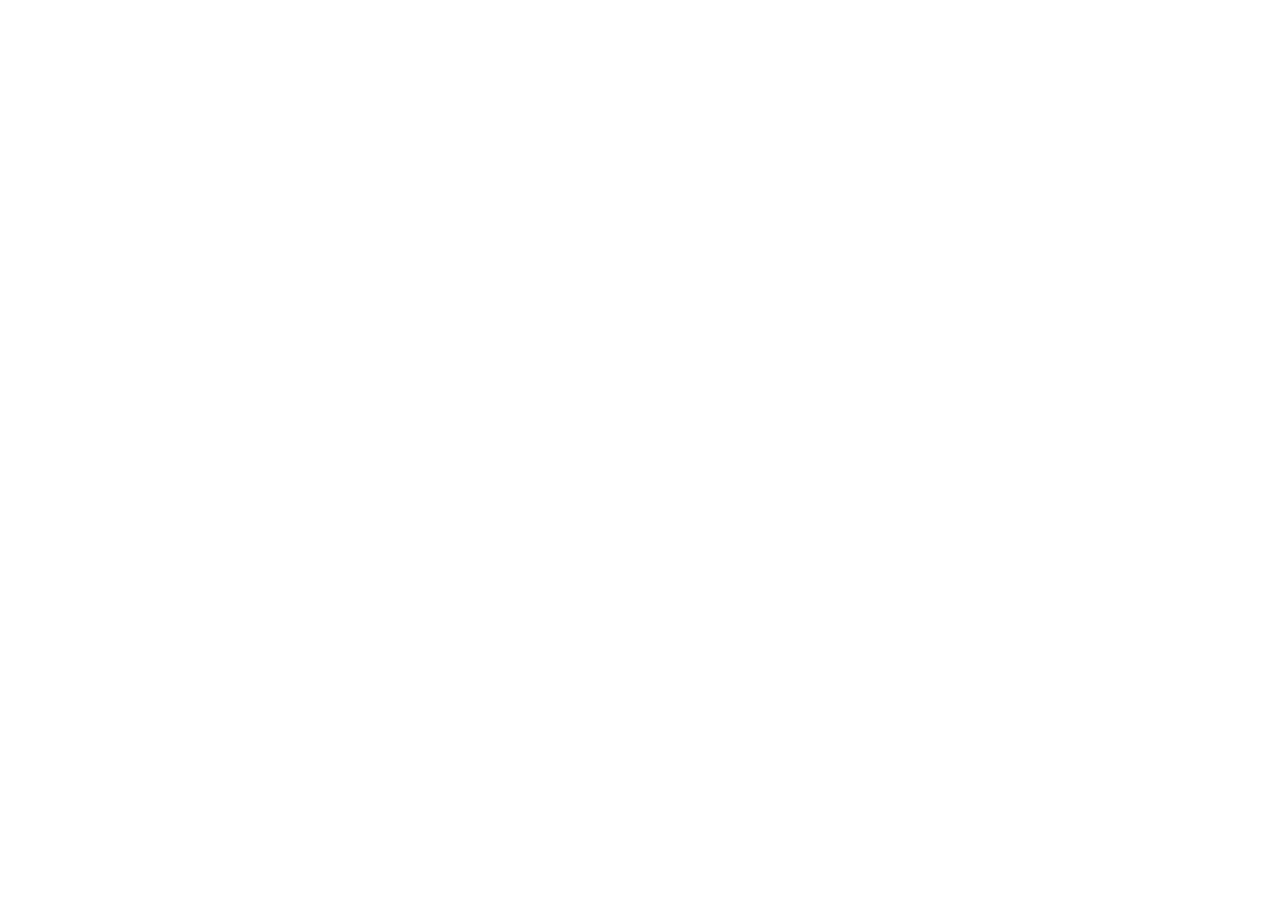
==== commit 2f432647: "Moved to https://shioyomi.github.io/ — old links redirect (path, query and #hash kept) Co-Authored-B" ====
--- a/index.html
+++ b/index.html
@@ -2,25 +2,18 @@
 <html lang="ja">
 <head>
 <meta charset="utf-8">
-<meta name="viewport" content="width=device-width, initial-scale=1">
-<title>鳴潮 物語解析</title>
-<link rel="preconnect" href="https://fonts.googleapis.com">
-<link rel="preconnect" href="https://fonts.gstatic.com" crossorigin>
-<link rel="stylesheet" href="https://fonts.googleapis.com/css2?family=Shippori+Mincho:wght@500;700&family=Noto+Serif+TC:wght@500;700&display=swap">
-<link rel="stylesheet" href="style.css">
+<title>移転しました / 已搬家 — shioyomi</title>
+<link rel="canonical" href="https://shioyomi.github.io/">
+<meta name="robots" content="noindex">
 <script>
-/* 星間飛行（2026-11-17）: ON -> data-theme="dark", OFF -> "light". Key wuwa-star = on|off; old wuwa-theme (dark|light) is migrated; no stored value -> prefers-color-scheme */
-(function () {
-  var v = null;
-  try { v = localStorage.getItem('wuwa-star'); if (!v) { var o = localStorage.getItem('wuwa-theme'); v = o === 'dark' ? 'on' : o === 'light' ? 'off' : null; } } catch (e) {}
-  if (v !== 'on' && v !== 'off') v = (window.matchMedia && matchMedia('(prefers-color-scheme: dark)').matches) ? 'on' : 'off';
-  document.documentElement.dataset.theme = v === 'on' ? 'dark' : 'light';
-})();
+  // keep the path after /wuwa-echoes/, the query and the #hash
+  var p = location.pathname.replace(/^\/wuwa-echoes\/?/, '');
+  location.replace('https://shioyomi.github.io/' + p + location.search + location.hash);
 </script>
+<meta http-equiv="refresh" content="0; url=https://shioyomi.github.io/">
 </head>
-<body>
-<canvas id="stars" aria-hidden="true"></canvas>
-<div id="app"></div>
-<script src="app.js"></script>
+<body style="font-family:sans-serif;padding:2em;line-height:1.8">
+<p>このサイトは <a href="https://shioyomi.github.io/">https://shioyomi.github.io/</a> に移転しました。</p>
+<p>本站已搬家到 <a href="https://shioyomi.github.io/">https://shioyomi.github.io/</a>。</p>
 </body>
 </html>
